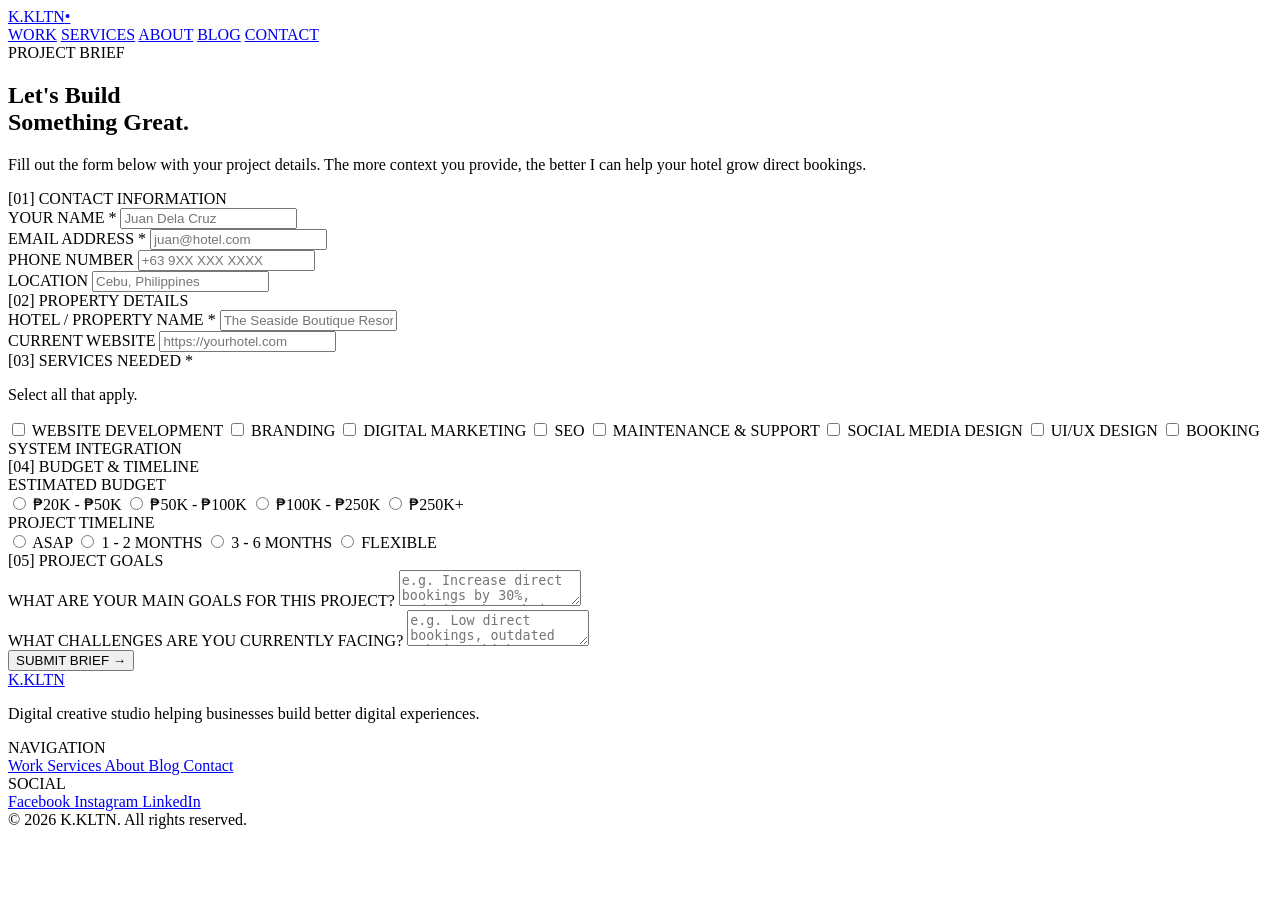
==== project-brief.html @ 97158d45 "Add files via upload" ====
<!DOCTYPE html>
<html lang="en">

<head>

    <meta charset="UTF-8">

    <meta
        name="viewport"
        content="width=device-width, initial-scale=1.0"
    >

    <title>Project Brief — K.KLTN</title>


    <!-- Google Fonts -->

    <link rel="preconnect" href="https://fonts.googleapis.com">

    <link rel="preconnect" href="https://fonts.gstatic.com" crossorigin>

    <link
        href="https://fonts.googleapis.com/css2?family=DM+Mono:wght@400;500&family=Inter:wght@400;500;600;700;800&display=swap"
        rel="stylesheet"
    >


    <!-- CSS -->

    <link rel="stylesheet" href="css/project-brief.css">

</head>


<body>


<!-- =====================================================
     HEADER
===================================================== -->

<header class="header">

    <div class="header-inner">

        <a href="index.html" class="logo">
            K.KLTN<span>•</span>
        </a>


        <nav class="navigation">

            <a href="index.html#work">WORK</a>

            <a href="index.html#services">SERVICES</a>

            <a href="index.html#about">ABOUT</a>

            <a href="index.html#blog">BLOG</a>

            <a href="#contact">CONTACT</a>

        </nav>

    </div>

</header>



<!-- =====================================================
     PROJECT BRIEF
===================================================== -->

<main class="brief-page">


    <!-- INTRO -->

    <section class="brief-intro">

        <div class="container">

            <div class="eyebrow">
                PROJECT BRIEF
            </div>


            <h1>

                Let's Build
                <br>

                <span>Something Great.</span>

            </h1>


            <p class="intro-text">

                Fill out the form below with your project details.
                The more context you provide, the better I can
                help your hotel grow direct bookings.

            </p>


            <div class="intro-line"></div>

        </div>

    </section>



    <!-- FORM -->

    <section class="brief-form-section">

        <div class="container">

            <form action="https://api.web3forms.com/submit" method="POST">


                <!-- ==========================================
                     01 CONTACT INFORMATION
                =========================================== -->

                <div class="form-section">

                    <div class="form-section-title">
                        [01] CONTACT INFORMATION
                    </div>


                    <div class="form-grid">


                        <!-- NAME -->

                        <div class="field">

                            <label for="name">
                                YOUR NAME *
                            </label>

                            <input
                                type="text"
                                id="name"
                                name="name"
                                placeholder="Juan Dela Cruz"
                                required
                            >

                        </div>



                        <!-- EMAIL -->

                        <div class="field">

                            <label for="email">
                                EMAIL ADDRESS *
                            </label>

                            <input
                                type="email"
                                id="email"
                                name="email"
                                placeholder="juan@hotel.com"
                                required
                            >

                        </div>



                        <!-- PHONE -->

                        <div class="field">

                            <label for="phone">
                                PHONE NUMBER
                            </label>

                            <input
                                type="tel"
                                id="phone"
                                name="phone"
                                placeholder="+63 9XX XXX XXXX"
                            >

                        </div>



                        <!-- LOCATION -->

                        <div class="field">

                            <label for="location">
                                LOCATION
                            </label>

                            <input
                                type="text"
                                id="location"
                                name="location"
                                placeholder="Cebu, Philippines"
                            >

                        </div>

                    </div>

                </div>



                <!-- ==========================================
                     02 PROPERTY DETAILS
                =========================================== -->

                <div class="form-section">

                    <div class="form-section-title">
                        [02] PROPERTY DETAILS
                    </div>


                    <div class="form-grid">


                        <!-- HOTEL NAME -->

                        <div class="field">

                            <label for="hotel">
                                HOTEL / PROPERTY NAME *
                            </label>

                            <input
                                type="text"
                                id="hotel"
                                name="hotel"
                                placeholder="The Seaside Boutique Resort"
                                required
                            >

                        </div>



                        <!-- CURRENT WEBSITE -->

                        <div class="field">

                            <label for="website">
                                CURRENT WEBSITE
                            </label>

                            <input
                                type="url"
                                id="website"
                                name="website"
                                placeholder="https://yourhotel.com"
                            >

                        </div>

                    </div>

                </div>



                <!-- ==========================================
                     03 SERVICES NEEDED
                =========================================== -->

                <div class="form-section">

                    <div class="form-section-title">
                        [03] SERVICES NEEDED *
                    </div>


                    <p class="field-instruction">
                        Select all that apply.
                    </p>


                    <div class="options-grid">


                        <label class="option">

                            <input
                                type="checkbox"
                                name="services[]"
                                value="Website Development"
                            >

                            <span>
                                WEBSITE DEVELOPMENT
                            </span>

                        </label>



                        <label class="option">

                            <input
                                type="checkbox"
                                name="services[]"
                                value="Branding"
                            >

                            <span>
                                BRANDING
                            </span>

                        </label>



                        <label class="option">

                            <input
                                type="checkbox"
                                name="services[]"
                                value="Digital Marketing"
                            >

                            <span>
                                DIGITAL MARKETING
                            </span>

                        </label>



                        <label class="option">

                            <input
                                type="checkbox"
                                name="services[]"
                                value="SEO"
                            >

                            <span>
                                SEO
                            </span>

                        </label>



                        <label class="option">

                            <input
                                type="checkbox"
                                name="services[]"
                                value="Maintenance"
                            >

                            <span>
                                MAINTENANCE & SUPPORT
                            </span>

                        </label>



                        <label class="option">

                            <input
                                type="checkbox"
                                name="services[]"
                                value="Social Media Design"
                            >

                            <span>
                                SOCIAL MEDIA DESIGN
                            </span>

                        </label>



                        <label class="option">

                            <input
                                type="checkbox"
                                name="services[]"
                                value="UI/UX Design"
                            >

                            <span>
                                UI/UX DESIGN
                            </span>

                        </label>



                        <label class="option">

                            <input
                                type="checkbox"
                                name="services[]"
                                value="Booking System"
                            >

                            <span>
                                BOOKING SYSTEM INTEGRATION
                            </span>

                        </label>

                    </div>

                </div>



                <!-- ==========================================
                     04 BUDGET & TIMELINE
                =========================================== -->

                <div class="form-section">

                    <div class="form-section-title">
                        [04] BUDGET & TIMELINE
                    </div>


                    <div class="budget-timeline-grid">


                        <!-- BUDGET -->

                        <div>

                            <label class="small-title">
                                ESTIMATED BUDGET
                            </label>


                            <div class="choice-list">


                                <label class="choice">

                                    <input
                                        type="radio"
                                        name="budget"
                                        value="20k-50k"
                                    >

                                    <span>
                                        ₱20K - ₱50K
                                    </span>

                                </label>



                                <label class="choice">

                                    <input
                                        type="radio"
                                        name="budget"
                                        value="50k-100k"
                                    >

                                    <span>
                                        ₱50K - ₱100K
                                    </span>

                                </label>



                                <label class="choice">

                                    <input
                                        type="radio"
                                        name="budget"
                                        value="100k-250k"
                                    >

                                    <span>
                                        ₱100K - ₱250K
                                    </span>

                                </label>



                                <label class="choice">

                                    <input
                                        type="radio"
                                        name="budget"
                                        value="250k-plus"
                                    >

                                    <span>
                                        ₱250K+
                                    </span>

                                </label>

                            </div>

                        </div>



                        <!-- TIMELINE -->

                        <div>

                            <label class="small-title">
                                PROJECT TIMELINE
                            </label>


                            <div class="choice-list">


                                <label class="choice">

                                    <input
                                        type="radio"
                                        name="timeline"
                                        value="ASAP"
                                    >

                                    <span>
                                        ASAP
                                    </span>

                                </label>



                                <label class="choice">

                                    <input
                                        type="radio"
                                        name="timeline"
                                        value="1-2 months"
                                    >

                                    <span>
                                        1 - 2 MONTHS
                                    </span>

                                </label>



                                <label class="choice">

                                    <input
                                        type="radio"
                                        name="timeline"
                                        value="3-6 months"
                                    >

                                    <span>
                                        3 - 6 MONTHS
                                    </span>

                                </label>



                                <label class="choice">

                                    <input
                                        type="radio"
                                        name="timeline"
                                        value="Flexible"
                                    >

                                    <span>
                                        FLEXIBLE
                                    </span>

                                </label>

                            </div>

                        </div>

                    </div>

                </div>



                <!-- ==========================================
                     05 PROJECT GOALS
                =========================================== -->

                <div class="form-section project-goals">

                    <div class="form-section-title">
                        [05] PROJECT GOALS
                    </div>


                    <!-- GOALS -->

                    <div class="large-field">

                        <label for="goals">
                            WHAT ARE YOUR MAIN GOALS FOR THIS PROJECT?
                        </label>

                        <textarea
                            id="goals"
                            name="goals"
                            placeholder="e.g. Increase direct bookings by 30%, redesign the website, improve search rankings..."
                        ></textarea>

                    </div>



                    <!-- CHALLENGES -->

                    <div class="large-field">

                        <label for="challenges">
                            WHAT CHALLENGES ARE YOU CURRENTLY FACING?
                        </label>

                        <textarea
                            id="challenges"
                            name="challenges"
                            placeholder="e.g. Low direct bookings, outdated website, high OTA commissions..."
                        ></textarea>

                    </div>

                </div>



                <!-- SUBMIT -->

                <button
                    type="submit"
                    class="submit-button"
                >

                    SUBMIT BRIEF
                    <span>→</span>

                </button>


            </form>

        </div>

    </section>


</main>



<!-- =====================================================
     FOOTER
===================================================== -->

<footer class="footer" id="contact">

    <div class="container">


        <div class="footer-grid">


            <!-- BRAND -->

            <div class="footer-brand">

                <a href="index.html" class="footer-logo">

                    K<span>.</span>KLTN

                </a>


                <p>

                    Digital creative studio helping
                    businesses build better digital
                    experiences.

                </p>

            </div>



            <!-- NAVIGATION -->

            <div class="footer-column">

                <div class="footer-title">
                    NAVIGATION
                </div>


                <a href="index.html#work">
                    Work
                </a>

                <a href="index.html#services">
                    Services
                </a>

                <a href="index.html#about">
                    About
                </a>

                <a href="index.html#blog">
                    Blog
                </a>

                <a href="project-brief.html">
                    Contact
                </a>

            </div>



            <!-- SOCIAL -->

            <div class="footer-column">

                <div class="footer-title">
                    SOCIAL
                </div>


                <a href="#">
                    Facebook
                </a>

                <a href="#">
                    Instagram
                </a>

                <a href="#">
                    LinkedIn
                </a>

            </div>

        </div>



        <!-- FOOTER BOTTOM -->

        <div class="footer-bottom">

            <span>
                © 2026 K.KLTN. All rights reserved.
            </span>


            <span class="footer-mark"></span>

        </div>

    </div>

</footer>



</body>

</html>
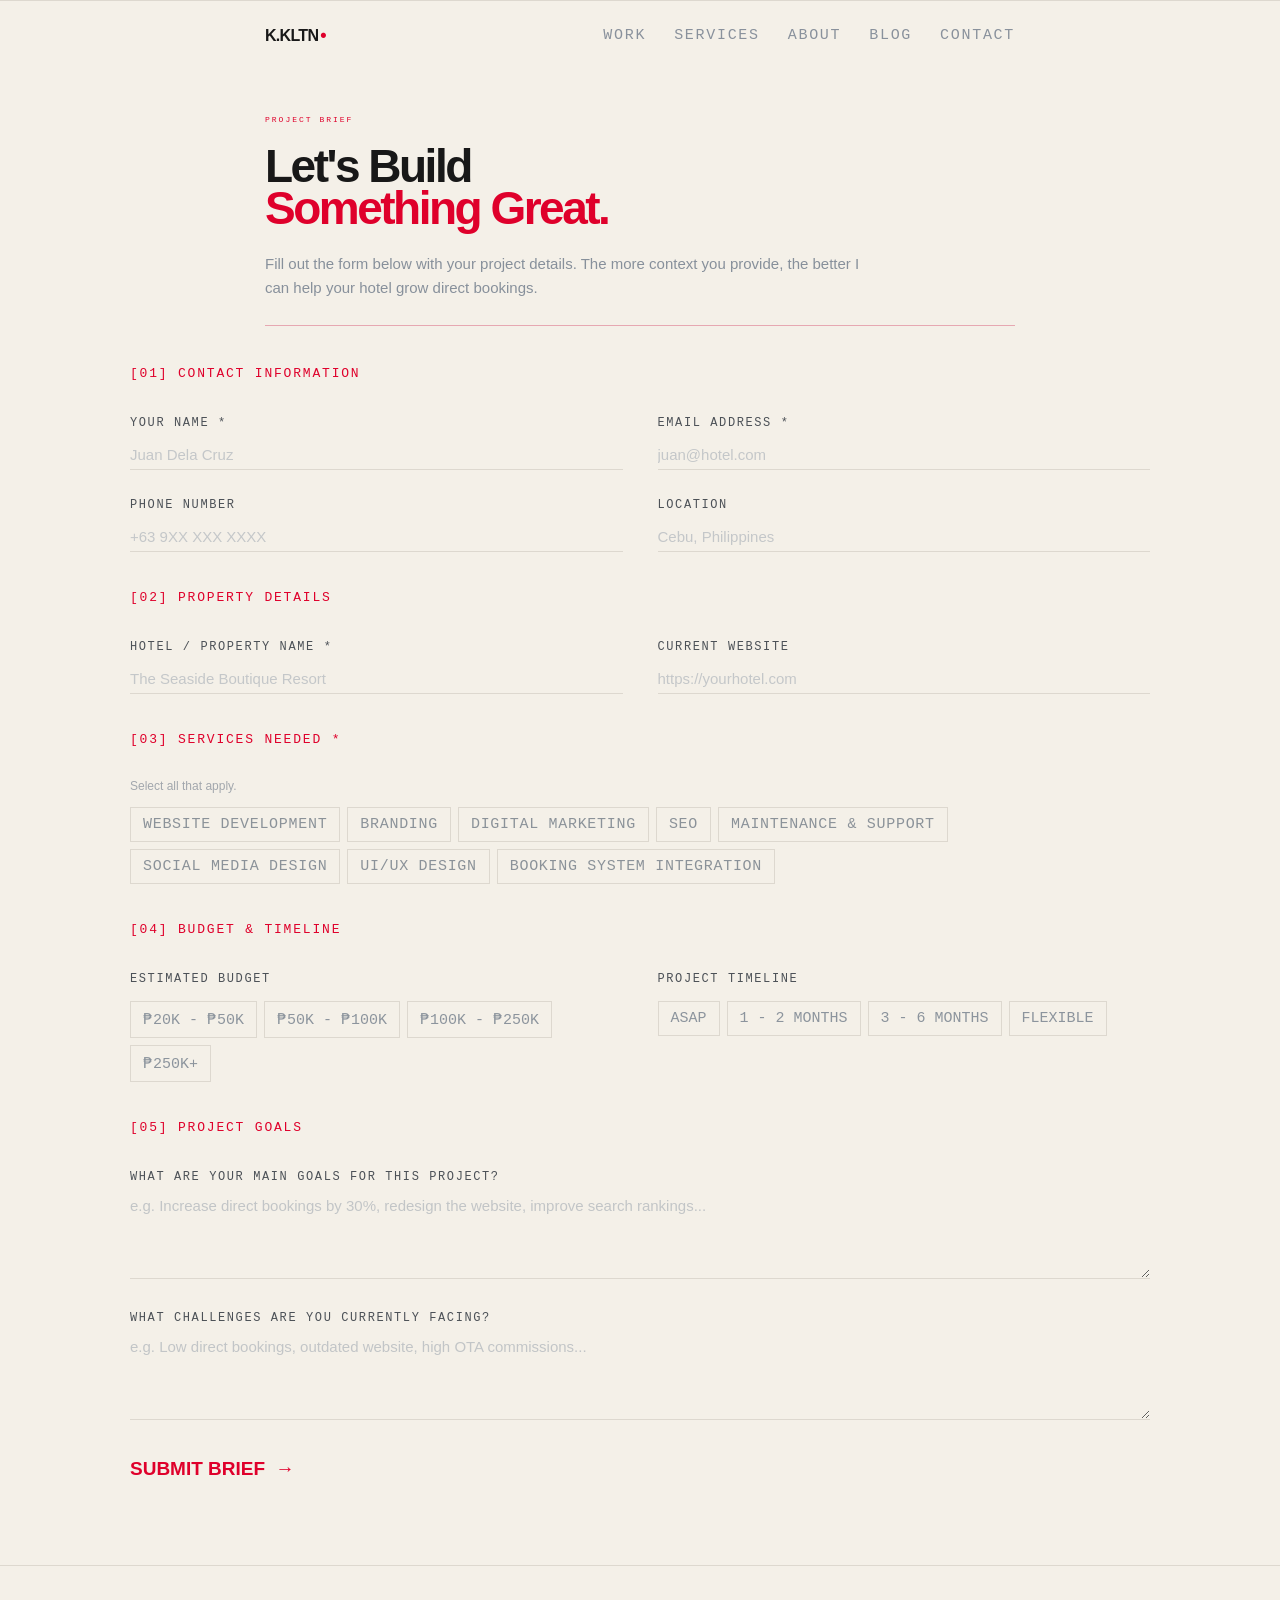
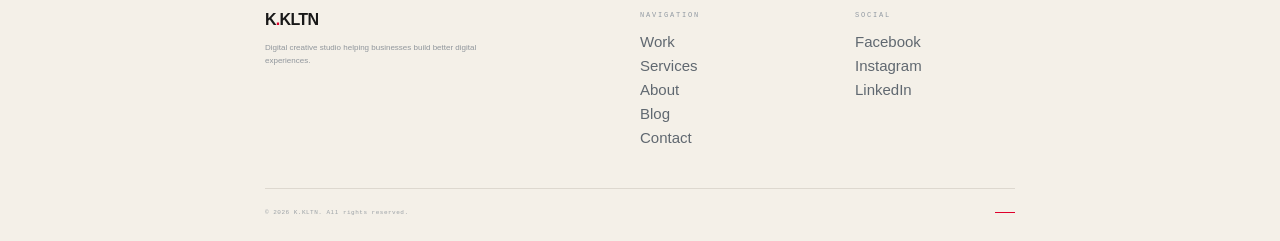
==== commit c2309d7d: "Update project-brief.html" ====
--- a/project-brief.html
+++ b/project-brief.html
@@ -27,7 +27,7 @@
 
     <!-- CSS -->
 
-    <link rel="stylesheet" href="css/project-brief.css">
+    <link rel="stylesheet" href="project-brief.css">
 
 </head>
 
@@ -793,4 +793,4 @@
 
 </body>
 
-</html>+</html>
--- a/project-brief.css
+++ b/project-brief.css
@@ -0,0 +1,1057 @@
+/* =====================================================
+   VARIABLES
+===================================================== */
+
+:root {
+
+    --cream: #f4f0e8;
+
+    --cream-dark: #ece7dd;
+
+    --black: #181818;
+
+    --gray: #8b929b;
+
+    --light-gray: #c9c9c5;
+
+    --border: #ddd8cf;
+
+    --red: #df002b;
+
+}
+
+
+/* =====================================================
+   RESET
+===================================================== */
+
+* {
+
+    margin: 0;
+
+    padding: 0;
+
+    box-sizing: border-box;
+
+}
+
+
+html {
+
+    scroll-behavior: smooth;
+
+}
+
+
+body {
+
+    background: var(--cream);
+
+    color: var(--black);
+
+    font-family: "Inter", sans-serif;
+
+    overflow-x: hidden;
+
+}
+
+
+a {
+
+    color: inherit;
+
+    text-decoration: none;
+
+}
+
+
+button,
+input,
+textarea {
+
+    font-family: inherit;
+
+}
+
+
+.container {
+
+    width: min(1020px, calc(100% - 50px));
+
+    margin: 0 auto;
+
+}
+
+
+/* =====================================================
+   HEADER
+===================================================== */
+
+.header {
+
+    width: 100%;
+
+    height: 70px;
+
+    border-top: 1px solid var(--border);
+
+}
+
+
+.header-inner {
+
+    width: min(750px, calc(100% - 50px));
+
+    height: 100%;
+
+    margin: auto;
+
+    display: flex;
+
+    align-items: center;
+
+    justify-content: space-between;
+
+}
+
+
+.logo {
+
+    font-size: 16px;
+
+    font-weight: 800;
+
+    letter-spacing: -0.7px;
+
+}
+
+
+.logo span {
+
+    color: var(--red);
+
+    font-size: 18px;
+
+    margin-left: 2px;
+
+}
+
+
+.navigation {
+
+    display: flex;
+
+    align-items: center;
+
+    gap: 28px;
+
+}
+
+
+.navigation a {
+
+    font-family: "DM Mono", monospace;
+
+    font-size: 15px;
+
+    letter-spacing: 1.7px;
+
+    color: #89919c;
+
+    transition: .25s ease;
+
+}
+
+
+.navigation a:hover {
+
+    color: var(--red);
+
+}
+
+
+/* =====================================================
+   INTRO
+===================================================== */
+
+.brief-intro {
+
+    padding-top: 45px;
+
+}
+
+
+.brief-intro .container {
+
+    width: min(750px, calc(100% - 50px));
+
+}
+
+
+.eyebrow {
+
+    color: var(--red);
+
+    font-family: "DM Mono", monospace;
+
+    font-size: 8px;
+
+    letter-spacing: 2px;
+
+    margin-bottom: 22px;
+
+}
+
+
+.brief-intro h1 {
+
+    font-size: 46px;
+
+    line-height: .91;
+
+    letter-spacing: -2.5px;
+
+    font-weight: 800;
+
+}
+
+
+.brief-intro h1 span {
+
+    color: var(--red);
+
+}
+
+
+.intro-text {
+
+    max-width: 600px;
+
+    color: #87909b;
+
+    font-size: 15px;
+
+    line-height: 1.6;
+
+    margin-top: 22px;
+
+}
+
+
+.intro-line {
+
+    height: 1px;
+
+    width: 100%;
+
+    background: #e6a8b2;
+
+    margin-top: 25px;
+
+}
+
+
+/* =====================================================
+   FORM
+===================================================== */
+
+.brief-form-section {
+
+    padding: 40px 0 85px;
+
+}
+
+
+.brief-form {
+
+    width: 100%;
+
+}
+
+
+.form-section {
+
+    margin-bottom: 38px;
+
+}
+
+
+.form-section-title {
+
+    color: var(--red);
+
+    font-family: "DM Mono", monospace;
+
+    font-size: 13px;
+
+    letter-spacing: 1.8px;
+
+    margin-bottom: 35px;
+
+}
+
+
+.form-grid {
+
+    display: grid;
+
+    grid-template-columns: repeat(2, 1fr);
+
+    column-gap: 35px;
+
+    row-gap: 28px;
+
+}
+
+
+/* =====================================================
+   INPUTS
+===================================================== */
+
+.field {
+
+    display: flex;
+
+    flex-direction: column;
+
+}
+
+
+.field label,
+.large-field label,
+.small-title {
+
+    color: #4c5157;
+
+    font-family: "DM Mono", monospace;
+
+    font-size: 12px;
+
+    letter-spacing: 1.6px;
+
+    margin-bottom: 10px;
+
+}
+
+
+.field input {
+
+    height: 30px;
+
+    border: none;
+
+    border-bottom: 1px solid var(--border);
+
+    background: transparent;
+
+    outline: none;
+
+    color: var(--black);
+
+    font-size: 15px;
+
+    transition: border-color .25s ease;
+
+}
+
+
+.field input::placeholder {
+
+    color: #c4c7c9;
+
+}
+
+
+.field input:focus {
+
+    border-bottom-color: var(--red);
+
+}
+
+
+/* =====================================================
+   SERVICE OPTIONS
+===================================================== */
+
+.field-instruction {
+
+    color: #a2a7ad;
+
+    font-size: 12px;
+
+    margin-top: -3px;
+
+    margin-bottom: 14px;
+
+}
+
+
+.options-grid {
+
+    display: flex;
+
+    flex-wrap: wrap;
+
+    gap: 7px;
+
+}
+
+
+.option {
+
+    position: relative;
+
+    cursor: pointer;
+
+}
+
+
+.option input {
+
+    position: absolute;
+
+    opacity: 0;
+
+    pointer-events: none;
+
+}
+
+
+.option span {
+
+    display: block;
+
+    border: 1px solid var(--border);
+
+    padding: 8px 12px;
+
+    color: #8b9299;
+
+    font-family: "DM Mono", monospace;
+
+    font-size: 15px;
+
+    letter-spacing: .7px;
+
+    transition: all .2s ease;
+
+}
+
+
+.option:hover span {
+
+    border-color: #aaa;
+
+}
+
+
+.option input:checked + span {
+
+    color: white;
+
+    background: var(--black);
+
+    border-color: var(--black);
+
+}
+
+
+/* =====================================================
+   BUDGET / TIMELINE
+===================================================== */
+
+.budget-timeline-grid {
+
+    display: grid;
+
+    grid-template-columns: 1fr 1fr;
+
+    gap: 35px;
+
+}
+
+
+.small-title {
+
+    display: block;
+
+    margin-bottom: 15px;
+
+}
+
+
+.choice-list {
+
+    display: flex;
+
+    flex-wrap: wrap;
+
+    gap: 7px;
+
+}
+
+
+.choice {
+
+    position: relative;
+
+    cursor: pointer;
+
+}
+
+
+.choice input {
+
+    position: absolute;
+
+    opacity: 0;
+
+    pointer-events: none;
+
+}
+
+
+.choice span {
+
+    display: block;
+
+    border: 1px solid var(--border);
+
+    padding: 8px 12px;
+
+    color: #8c949d;
+
+    font-family: "DM Mono", monospace;
+
+    font-size: 15px;
+
+    transition: .2s ease;
+
+}
+
+
+.choice:hover span {
+
+    border-color: #aaa;
+
+}
+
+
+.choice input:checked + span {
+
+    background: var(--black);
+
+    color: white;
+
+    border-color: var(--black);
+
+}
+
+
+/* =====================================================
+   PROJECT GOALS
+===================================================== */
+
+.project-goals {
+
+    margin-top: 5px;
+
+}
+
+
+.large-field {
+
+    margin-bottom: 32px;
+
+}
+
+
+.large-field label {
+
+    display: block;
+
+}
+
+
+.large-field textarea {
+
+    display: block;
+
+    width: 100%;
+
+    min-height: 85px;
+
+    resize: vertical;
+
+    outline: none;
+
+    border: none;
+
+    border-bottom: 1px solid var(--border);
+
+    background: transparent;
+
+    padding: 0 0 12px;
+
+    color: var(--black);
+
+    font-size: 15px;
+
+    line-height: 1.6;
+
+}
+
+
+.large-field textarea::placeholder {
+
+    color: #c2c5c7;
+
+}
+
+
+.large-field textarea:focus {
+
+    border-bottom-color: var(--red);
+
+}
+
+
+/* =====================================================
+   SUBMIT
+===================================================== */
+
+.submit-button {
+
+    border: none;
+
+    background: transparent;
+
+    padding: 0;
+
+    color: var(--red);
+
+    font-size: 19px;
+
+    font-weight: 600;
+
+    cursor: pointer;
+
+    transition: .25s ease;
+
+}
+
+
+.submit-button span {
+
+    margin-left: 5px;
+
+}
+
+
+.submit-button:hover {
+
+    transform: translateX(5px);
+
+}
+
+
+/* =====================================================
+   FOOTER
+===================================================== */
+
+.footer {
+
+    border-top: 1px solid var(--border);
+
+    padding: 45px 0 25px;
+
+}
+
+
+.footer .container {
+
+    width: min(750px, calc(100% - 50px));
+
+}
+
+
+.footer-grid {
+
+    display: grid;
+
+    grid-template-columns: 2fr 1fr 1fr;
+
+    gap: 55px;
+
+}
+
+
+.footer-logo {
+
+    font-size: 16px;
+
+    font-weight: 800;
+
+    letter-spacing: -.7px;
+
+}
+
+
+.footer-logo span {
+
+    color: var(--red);
+
+}
+
+
+.footer-brand p {
+
+    max-width: 250px;
+
+    margin-top: 12px;
+
+    color: #90969c;
+
+    font-size: 8px;
+
+    line-height: 1.7;
+
+}
+
+
+.footer-column {
+
+    display: flex;
+
+    flex-direction: column;
+
+    align-items: flex-start;
+
+}
+
+
+.footer-title {
+
+    color: #9199a2;
+
+    font-family: "DM Mono", monospace;
+
+    font-size: 7px;
+
+    letter-spacing: 1.8px;
+
+    margin-bottom: 14px;
+
+}
+
+
+.footer-column a {
+
+    color: #606870;
+
+    font-size: 15px;
+
+    margin-bottom: 7px;
+
+    transition: .2s;
+
+}
+
+
+.footer-column a:hover {
+
+    color: var(--red);
+
+}
+
+
+.footer-bottom {
+
+    display: flex;
+
+    justify-content: space-between;
+
+    align-items: center;
+
+    border-top: 1px solid var(--border);
+
+    margin-top: 35px;
+
+    padding-top: 20px;
+
+    color: #9ba1a6;
+
+    font-family: "DM Mono", monospace;
+
+    font-size: 6px;
+
+    letter-spacing: .5px;
+
+}
+
+
+.footer-mark {
+
+    display: block;
+
+    width: 20px;
+
+    height: 1px;
+
+    background: var(--red);
+
+}
+
+
+/* =====================================================
+   TABLET
+===================================================== */
+
+@media (max-width: 800px) {
+
+    .header-inner,
+    .brief-intro .container,
+    .footer .container {
+
+        width: min(680px, calc(100% - 50px));
+
+    }
+
+
+    .brief-intro h1 {
+
+        font-size: 42px;
+
+    }
+
+}
+
+
+/* =====================================================
+   MOBILE
+===================================================== */
+
+@media (max-width: 600px) {
+
+    .container {
+
+        width: calc(100% - 40px);
+
+    }
+
+
+    /* HEADER */
+
+    .header {
+
+        height: 60px;
+
+    }
+
+
+    .header-inner {
+
+        width: calc(100% - 40px);
+
+    }
+
+
+    .logo {
+
+        font-size: 14px;
+
+    }
+
+
+    .navigation {
+
+        display: none;
+
+    }
+
+
+    /* INTRO */
+
+    .brief-intro {
+
+        padding-top: 35px;
+
+    }
+
+
+    .brief-intro .container {
+
+        width: calc(100% - 40px);
+
+    }
+
+
+    .eyebrow {
+
+        font-size: 7px;
+
+        margin-bottom: 18px;
+
+    }
+
+
+    .brief-intro h1 {
+
+        font-size: 37px;
+
+        letter-spacing: -2px;
+
+    }
+
+
+    .intro-text {
+
+        font-size: 10px;
+
+        line-height: 1.65;
+
+    }
+
+
+    /* FORM */
+
+    .brief-form-section {
+
+        padding-top: 30px;
+
+        padding-bottom: 60px;
+
+    }
+
+
+    .form-grid {
+
+        grid-template-columns: 1fr;
+
+        gap: 23px;
+
+    }
+
+
+    .form-section {
+
+        margin-bottom: 35px;
+
+    }
+
+
+    .form-section-title {
+
+        margin-bottom: 25px;
+
+        font-size: 12px;
+
+    }
+
+
+    .field label,
+    .large-field label,
+    .small-title {
+
+        font-size: 12px;
+
+    }
+
+
+    .field input {
+
+        font-size: 12px;
+
+    }
+
+
+    /* SERVICES */
+
+    .options-grid {
+
+        gap: 5px;
+
+    }
+
+
+    .option span {
+
+        padding: 7px 9px;
+
+        font-size: 12px;
+
+    }
+
+
+    /* BUDGET */
+
+    .budget-timeline-grid {
+
+        grid-template-columns: 1fr;
+
+        gap: 25px;
+
+    }
+
+
+    .choice span {
+
+        padding: 7px 9px;
+
+        font-size: 12px;
+
+    }
+
+
+    /* TEXTAREAS */
+
+    .large-field textarea {
+
+        font-size: 15px;
+
+        min-height: 75px;
+
+    }
+
+
+    /* SUBMIT */
+
+    .submit-button {
+
+        font-size: 17px;
+
+    }
+
+
+    /* FOOTER */
+
+    .footer {
+
+        padding-top: 40px;
+
+    }
+
+
+    .footer-grid {
+
+        grid-template-columns: 1fr 1fr;
+
+        gap: 35px;
+
+    }
+
+
+    .footer-brand {
+
+        grid-column: 1 / -1;
+
+    }
+
+
+    .footer-bottom {
+
+        font-size: 6px;
+
+    }
+
+}
